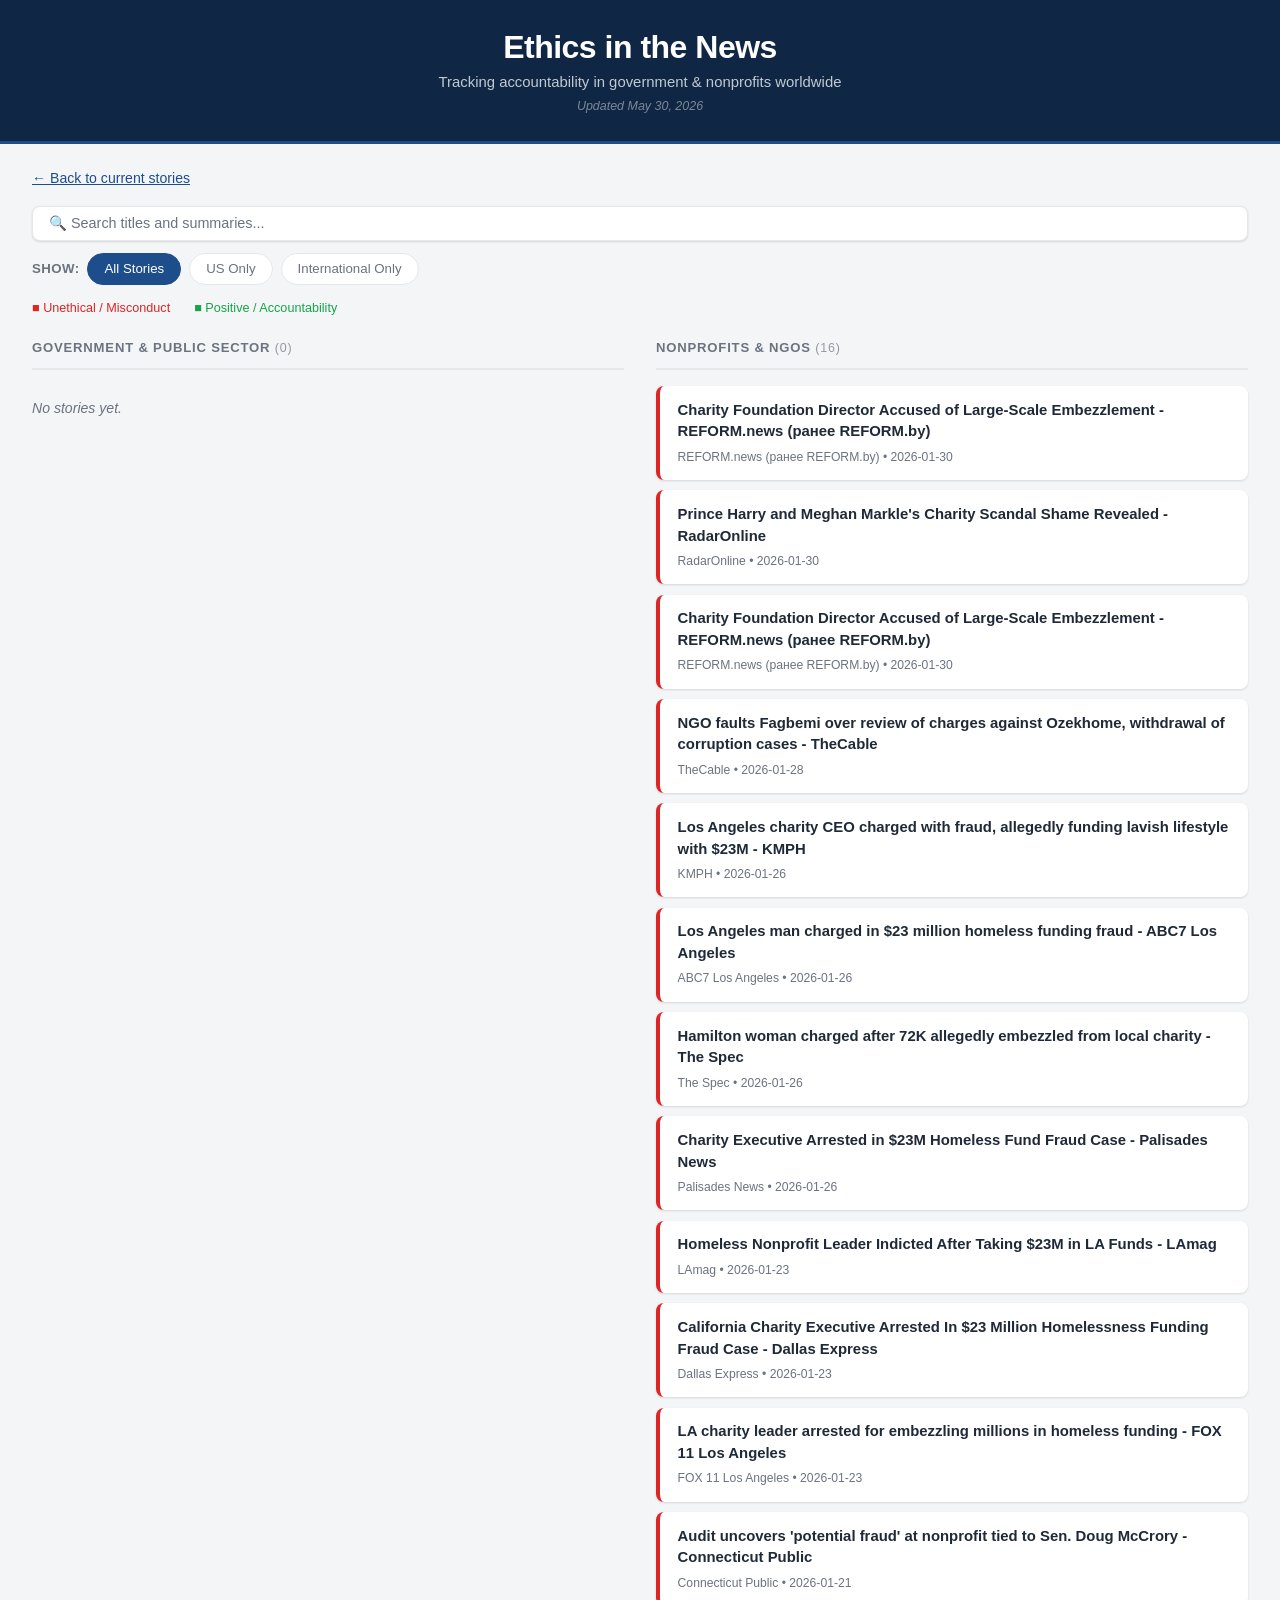
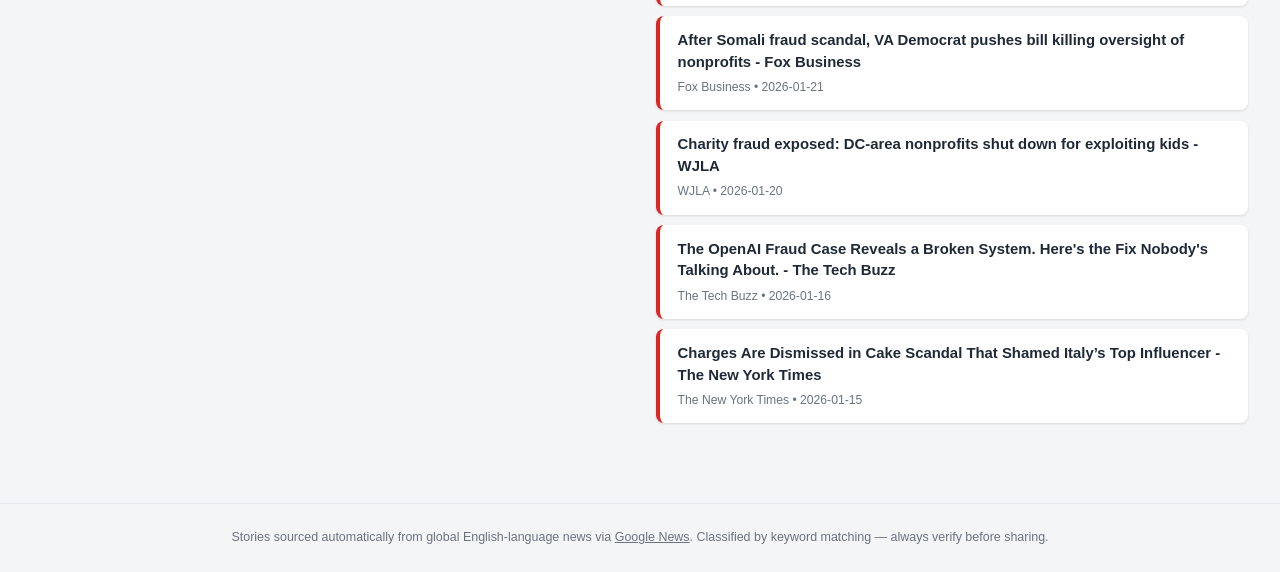
==== archive/2026-01.html @ c4f82af4 "Daily update: 2026-05-30" ====
<!DOCTYPE html>
<html lang="en">
<head>
  <meta charset="UTF-8">
  <meta name="viewport" content="width=device-width, initial-scale=1.0">
  <title>Ethics in the News — January 2026</title>
  <link rel="stylesheet" href="../assets/style.css">
</head>
<body>
  <header>
    <h1>Ethics in the News</h1>
    <p class="subtitle">Tracking accountability in government &amp; nonprofits worldwide</p>
    <p class="updated">Updated May 30, 2026</p>
  </header>

  <main>
    
    <p class="back-link"><a href="../index.html">&larr; Back to current stories</a></p>
    <div class="search-bar">
  <input type="text" id="search-input" placeholder="&#128269; Search titles and summaries..." autocomplete="off" spellcheck="false">
</div>
    <div class="filter-bar">
  <span class="filter-label">Show:</span>
  <button class="filter-btn active" data-filter="all">All Stories</button>
  <button class="filter-btn" data-filter="us">US Only</button>
  <button class="filter-btn" data-filter="intl">International Only</button>
</div>
    <div class="legend">
  <span class="legend-item negative">&#9632; Unethical / Misconduct</span>
  <span class="legend-item positive">&#9632; Positive / Accountability</span>
</div>

    <div class="columns">
      <section class="column" id="gov-column">
        <h2>Government &amp; Public Sector <span class="count">(0)</span></h2>
        <div class="tiles" id="gov-tiles">
          <p class="empty-msg">No stories yet.</p>
        </div>
      </section>

      <section class="column" id="ngo-column">
        <h2>Nonprofits &amp; NGOs <span class="count">(16)</span></h2>
        <div class="tiles" id="ngo-tiles">
          <div class="tile tile-negative" data-us="false" data-searchtext="charity foundation director accused of large-scale embezzlement - reform.news (ранее reform.by) ">
  <a href="https://news.google.com/rss/articles/[base64]?oc=5" target="_blank" rel="noopener noreferrer" class="tile-title">Charity Foundation Director Accused of Large-Scale Embezzlement - REFORM.news (ранее REFORM.by)</a>
  <div class="tile-meta">REFORM.news (ранее REFORM.by) &bull; 2026-01-30</div>
</div>
<div class="tile tile-negative" data-us="false" data-searchtext="prince harry and meghan markle&#x27;s charity scandal shame revealed - radaronline ">
  <a href="https://news.google.com/rss/articles/CBMikAFBVV95cUxNVjY2OWxhOTJGRmFfWmVSSnRLYmhpUXZQd1YzRVVUMEtsc1lGWlB0ak5EZTBfSFplekZBNjhmZXM1QTRuN19BckxrRXFGVmNXTW5aeG5uWHRXV2cwTGduUlZOTVB6NGoyZTJxQXN3aDJxb3BWOVl6MW1uWTRWTUJLNFlRMk5HZkl2d1BvRmwzSmg?oc=5" target="_blank" rel="noopener noreferrer" class="tile-title">Prince Harry and Meghan Markle&#x27;s Charity Scandal Shame Revealed - RadarOnline</a>
  <div class="tile-meta">RadarOnline &bull; 2026-01-30</div>
</div>
<div class="tile tile-negative" data-us="false" data-searchtext="charity foundation director accused of large-scale embezzlement - reform.news (ранее reform.by) ">
  <a href="https://news.google.com/rss/articles/[base64]?oc=5" target="_blank" rel="noopener noreferrer" class="tile-title">Charity Foundation Director Accused of Large-Scale Embezzlement - REFORM.news (ранее REFORM.by)</a>
  <div class="tile-meta">REFORM.news (ранее REFORM.by) &bull; 2026-01-30</div>
</div>
<div class="tile tile-negative" data-us="false" data-searchtext="ngo faults fagbemi over review of charges against ozekhome, withdrawal of corruption cases - thecable ">
  <a href="https://news.google.com/rss/articles/[base64]?oc=5" target="_blank" rel="noopener noreferrer" class="tile-title">NGO faults Fagbemi over review of charges against Ozekhome, withdrawal of corruption cases - TheCable</a>
  <div class="tile-meta">TheCable &bull; 2026-01-28</div>
</div>
<div class="tile tile-negative" data-us="false" data-searchtext="los angeles charity ceo charged with fraud, allegedly funding lavish lifestyle with $23m - kmph ">
  <a href="https://news.google.com/rss/articles/[base64]?oc=5" target="_blank" rel="noopener noreferrer" class="tile-title">Los Angeles charity CEO charged with fraud, allegedly funding lavish lifestyle with $23M - KMPH</a>
  <div class="tile-meta">KMPH &bull; 2026-01-26</div>
</div>
<div class="tile tile-negative" data-us="false" data-searchtext="los angeles man charged in $23 million homeless funding fraud - abc7 los angeles ">
  <a href="https://news.google.com/rss/articles/[base64]?oc=5" target="_blank" rel="noopener noreferrer" class="tile-title">Los Angeles man charged in $23 million homeless funding fraud - ABC7 Los Angeles</a>
  <div class="tile-meta">ABC7 Los Angeles &bull; 2026-01-26</div>
</div>
<div class="tile tile-negative" data-us="false" data-searchtext="hamilton woman charged after 72k allegedly embezzled from local charity - the spec ">
  <a href="https://news.google.com/rss/articles/[base64]?oc=5" target="_blank" rel="noopener noreferrer" class="tile-title">Hamilton woman charged after 72K allegedly embezzled from local charity - The Spec</a>
  <div class="tile-meta">The Spec &bull; 2026-01-26</div>
</div>
<div class="tile tile-negative" data-us="false" data-searchtext="charity executive arrested in $23m homeless fund fraud case - palisades news ">
  <a href="https://news.google.com/rss/articles/CBMijgFBVV95cUxPSzJTS3RkSjdUdEdLN19PSDlwWkNEVUNpS1FNb25sLXAtZ0NTVU9ySF9FY1paaXVQb04yamRNLXRxTmVRN2k2bFZrWnhmUHZtcldOV2FuazE5VXJRNzN3Y0FEY0k4eTRtbi1GVzRpdGowYktzY3c2ZmVWUEZobHVfWFlMMjRVVHhVUXE2ZGNn?oc=5" target="_blank" rel="noopener noreferrer" class="tile-title">Charity Executive Arrested in $23M Homeless Fund Fraud Case - Palisades News</a>
  <div class="tile-meta">Palisades News &bull; 2026-01-26</div>
</div>
<div class="tile tile-negative" data-us="false" data-searchtext="homeless nonprofit leader indicted after taking $23m in la funds - lamag ">
  <a href="https://news.google.com/rss/articles/[base64]?oc=5" target="_blank" rel="noopener noreferrer" class="tile-title">Homeless Nonprofit Leader Indicted After Taking $23M in LA Funds - LAmag</a>
  <div class="tile-meta">LAmag &bull; 2026-01-23</div>
</div>
<div class="tile tile-negative" data-us="true" data-searchtext="california charity executive arrested in $23 million homelessness funding fraud case - dallas express ">
  <a href="https://news.google.com/rss/articles/[base64]?oc=5" target="_blank" rel="noopener noreferrer" class="tile-title">California Charity Executive Arrested In $23 Million Homelessness Funding Fraud Case - Dallas Express</a>
  <div class="tile-meta">Dallas Express &bull; 2026-01-23</div>
</div>
<div class="tile tile-negative" data-us="false" data-searchtext="la charity leader arrested for embezzling millions in homeless funding - fox 11 los angeles ">
  <a href="https://news.google.com/rss/articles/[base64]?oc=5" target="_blank" rel="noopener noreferrer" class="tile-title">LA charity leader arrested for embezzling millions in homeless funding - FOX 11 Los Angeles</a>
  <div class="tile-meta">FOX 11 Los Angeles &bull; 2026-01-23</div>
</div>
<div class="tile tile-negative" data-us="true" data-searchtext="audit uncovers &#x27;potential fraud&#x27; at nonprofit tied to sen. doug mccrory - connecticut public ">
  <a href="https://news.google.com/rss/articles/[base64]?oc=5" target="_blank" rel="noopener noreferrer" class="tile-title">Audit uncovers &#x27;potential fraud&#x27; at nonprofit tied to Sen. Doug McCrory - Connecticut Public</a>
  <div class="tile-meta">Connecticut Public &bull; 2026-01-21</div>
</div>
<div class="tile tile-negative" data-us="false" data-searchtext="after somali fraud scandal, va democrat pushes bill killing oversight of nonprofits - fox business ">
  <a href="https://news.google.com/rss/articles/[base64]?oc=5" target="_blank" rel="noopener noreferrer" class="tile-title">After Somali fraud scandal, VA Democrat pushes bill killing oversight of nonprofits - Fox Business</a>
  <div class="tile-meta">Fox Business &bull; 2026-01-21</div>
</div>
<div class="tile tile-negative" data-us="false" data-searchtext="charity fraud exposed: dc-area nonprofits shut down for exploiting kids - wjla ">
  <a href="https://news.google.com/rss/articles/[base64]?oc=5" target="_blank" rel="noopener noreferrer" class="tile-title">Charity fraud exposed: DC-area nonprofits shut down for exploiting kids - WJLA</a>
  <div class="tile-meta">WJLA &bull; 2026-01-20</div>
</div>
<div class="tile tile-negative" data-us="false" data-searchtext="the openai fraud case reveals a broken system. here&#x27;s the fix nobody&#x27;s talking about. - the tech buzz ">
  <a href="https://news.google.com/rss/articles/[base64]?oc=5" target="_blank" rel="noopener noreferrer" class="tile-title">The OpenAI Fraud Case Reveals a Broken System. Here&#x27;s the Fix Nobody&#x27;s Talking About. - The Tech Buzz</a>
  <div class="tile-meta">The Tech Buzz &bull; 2026-01-16</div>
</div>
<div class="tile tile-negative" data-us="true" data-searchtext="charges are dismissed in cake scandal that shamed italy’s top influencer - the new york times ">
  <a href="https://news.google.com/rss/articles/[base64]?oc=5" target="_blank" rel="noopener noreferrer" class="tile-title">Charges Are Dismissed in Cake Scandal That Shamed Italy’s Top Influencer - The New York Times</a>
  <div class="tile-meta">The New York Times &bull; 2026-01-15</div>
</div>
        </div>
      </section>
    </div>
  </main>

  <footer>
    <p>
      Stories sourced automatically from global English-language news via
      <a href="https://news.google.com" target="_blank" rel="noopener">Google News</a>.
      Classified by keyword matching &mdash; always verify before sharing.
    </p>
  </footer>

  <script src="../assets/script.js"></script>
</body>
</html>
---- assets/style.css ----
/* ── Variables ─────────────────────────────────────────────────────────────── */
:root {
  --bg:          #f4f5f7;
  --surface:     #ffffff;
  --text:        #1f2937;
  --text-muted:  #6b7280;
  --border:      #e5e7eb;
  --negative:    #dc2626;
  --positive:    #16a34a;
  --neutral:     #9ca3af;
  --accent:      #1e4d8c;
  --accent-dark: #163a6b;
  --header-bg:   #0f2744;
  --shadow-sm:   0 1px 3px rgba(0,0,0,0.08), 0 1px 2px rgba(0,0,0,0.05);
  --shadow-md:   0 4px 12px rgba(0,0,0,0.10);
  --radius:      8px;
}

/* ── Reset & base ──────────────────────────────────────────────────────────── */
*, *::before, *::after { box-sizing: border-box; margin: 0; padding: 0; }

body {
  font-family: -apple-system, BlinkMacSystemFont, "Segoe UI", Roboto,
               "Helvetica Neue", Arial, sans-serif;
  background: var(--bg);
  color: var(--text);
  line-height: 1.55;
  font-size: 15px;
}

a { color: var(--accent); }

/* ── Header ────────────────────────────────────────────────────────────────── */
header {
  background: var(--header-bg);
  color: #fff;
  padding: 1.75rem 2rem 1.5rem;
  text-align: center;
  border-bottom: 3px solid var(--accent);
}

header h1 {
  font-size: 2rem;
  font-weight: 800;
  letter-spacing: -0.5px;
  line-height: 1.2;
}

.subtitle {
  color: rgba(255,255,255,0.75);
  margin-top: 0.3rem;
  font-size: 0.93rem;
}

.updated {
  color: rgba(255,255,255,0.45);
  font-size: 0.78rem;
  margin-top: 0.2rem;
  font-style: italic;
}

/* ── Main layout ───────────────────────────────────────────────────────────── */
main {
  max-width: 1400px;
  margin: 0 auto;
  padding: 1.5rem 2rem 3rem;
}

/* ── Archive nav ───────────────────────────────────────────────────────────── */
.archive-nav {
  background: var(--surface);
  border: 1px solid var(--border);
  border-radius: var(--radius);
  padding: 0.65rem 1rem;
  margin-bottom: 1rem;
  font-size: 0.84rem;
  color: var(--text-muted);
  box-shadow: var(--shadow-sm);
}

.archive-nav a {
  color: var(--accent);
  text-decoration: none;
  font-weight: 500;
}

.archive-nav a:hover { text-decoration: underline; }

.back-link {
  margin-bottom: 1rem;
  font-size: 0.88rem;
}

/* ── Search bar ────────────────────────────────────────────────────────────── */
.search-bar {
  margin-bottom: 0.75rem;
}

.search-bar input {
  width: 100%;
  padding: 0.55rem 1rem;
  font-size: 0.9rem;
  border: 1.5px solid var(--border);
  border-radius: var(--radius);
  background: var(--surface);
  color: var(--text);
  outline: none;
  transition: border-color 0.15s;
  box-shadow: var(--shadow-sm);
}

.search-bar input:focus {
  border-color: var(--accent);
}

.search-bar input::placeholder {
  color: var(--text-muted);
}

/* ── Filter bar ────────────────────────────────────────────────────────────── */
.filter-bar {
  display: flex;
  align-items: center;
  gap: 0.5rem;
  margin-bottom: 0.85rem;
  flex-wrap: wrap;
}

.filter-label {
  font-size: 0.83rem;
  font-weight: 600;
  color: var(--text-muted);
  text-transform: uppercase;
  letter-spacing: 0.4px;
}

.filter-btn {
  padding: 0.35rem 1rem;
  border: 1.5px solid var(--border);
  background: var(--surface);
  border-radius: 20px;
  cursor: pointer;
  font-size: 0.83rem;
  font-weight: 500;
  color: var(--text-muted);
  transition: border-color 0.15s, color 0.15s, background 0.15s;
  line-height: 1.4;
}

.filter-btn:hover {
  border-color: var(--accent);
  color: var(--accent);
}

.filter-btn.active {
  background: var(--accent);
  border-color: var(--accent);
  color: #fff;
}

/* ── Legend ────────────────────────────────────────────────────────────────── */
.legend {
  display: flex;
  gap: 1.5rem;
  margin-bottom: 1.25rem;
  font-size: 0.79rem;
}

.legend-item {
  display: flex;
  align-items: center;
  gap: 0.4rem;
  font-weight: 500;
}

.legend-item.negative { color: var(--negative); }
.legend-item.positive { color: var(--positive); }

/* ── Two-column grid ───────────────────────────────────────────────────────── */
.columns {
  display: grid;
  grid-template-columns: 1fr 1fr;
  gap: 2rem;
  align-items: start;
}

.column h2 {
  font-size: 0.82rem;
  font-weight: 700;
  text-transform: uppercase;
  letter-spacing: 0.8px;
  color: var(--text-muted);
  border-bottom: 2px solid var(--border);
  padding-bottom: 0.6rem;
  margin-bottom: 1rem;
}

.count {
  font-weight: 400;
  font-size: 0.78rem;
  opacity: 0.7;
}

/* ── Tiles ─────────────────────────────────────────────────────────────────── */
.tiles {
  display: flex;
  flex-direction: column;
  gap: 0.65rem;
}

.tile {
  background: var(--surface);
  border-radius: var(--radius);
  padding: 0.85rem 1rem 0.85rem 1.1rem;
  box-shadow: var(--shadow-sm);
  border-left: 4px solid var(--neutral);
  transition: transform 0.12s ease, box-shadow 0.12s ease;
}

.tile:hover {
  transform: translateY(-2px);
  box-shadow: var(--shadow-md);
}

.tile.tile-negative { border-left-color: var(--negative); }
.tile.tile-positive { border-left-color: var(--positive); }
.tile.tile-neutral  { border-left-color: var(--neutral);  }

.tile-title {
  display: block;
  font-size: 0.93rem;
  font-weight: 600;
  color: var(--text);
  text-decoration: none;
  line-height: 1.45;
  margin-bottom: 0.3rem;
}

.tile-title:hover { color: var(--accent); text-decoration: underline; }

.tile-summary {
  font-size: 0.82rem;
  color: var(--text-muted);
  line-height: 1.45;
  margin-bottom: 0.3rem;
  font-style: italic;
}

.tile-meta {
  font-size: 0.76rem;
  color: var(--text-muted);
}

.tile.hidden { display: none; }

.empty-msg {
  color: var(--text-muted);
  font-style: italic;
  padding: 0.75rem 0;
  font-size: 0.88rem;
}

/* ── Footer ────────────────────────────────────────────────────────────────── */
footer {
  text-align: center;
  padding: 1.5rem 2rem;
  color: var(--text-muted);
  font-size: 0.78rem;
  border-top: 1px solid var(--border);
  margin-top: 2rem;
}

footer a { color: var(--text-muted); }
footer a:hover { color: var(--accent); }

/* ── Responsive ────────────────────────────────────────────────────────────── */
@media (max-width: 800px) {
  .columns {
    grid-template-columns: 1fr;
    gap: 1.5rem;
  }

  header h1 { font-size: 1.6rem; }

  main {
    padding: 1rem 1rem 2rem;
  }
}
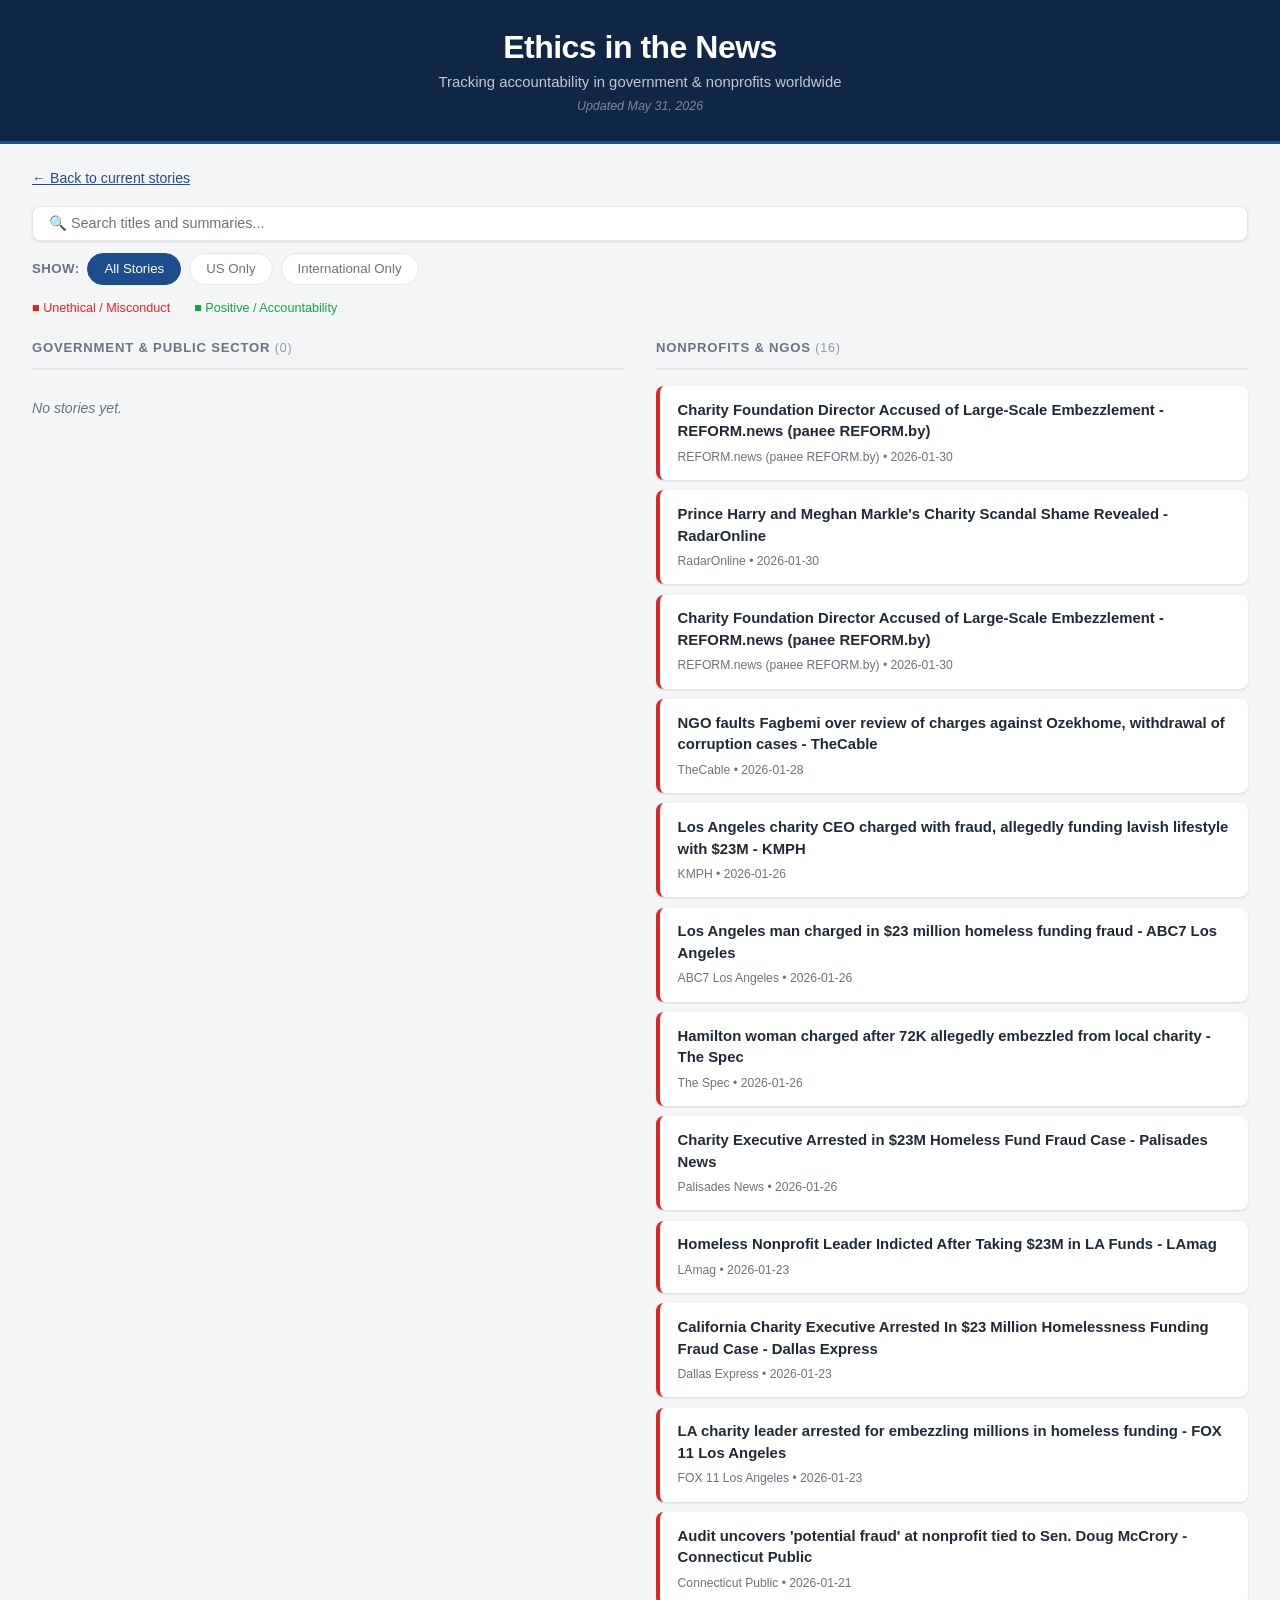
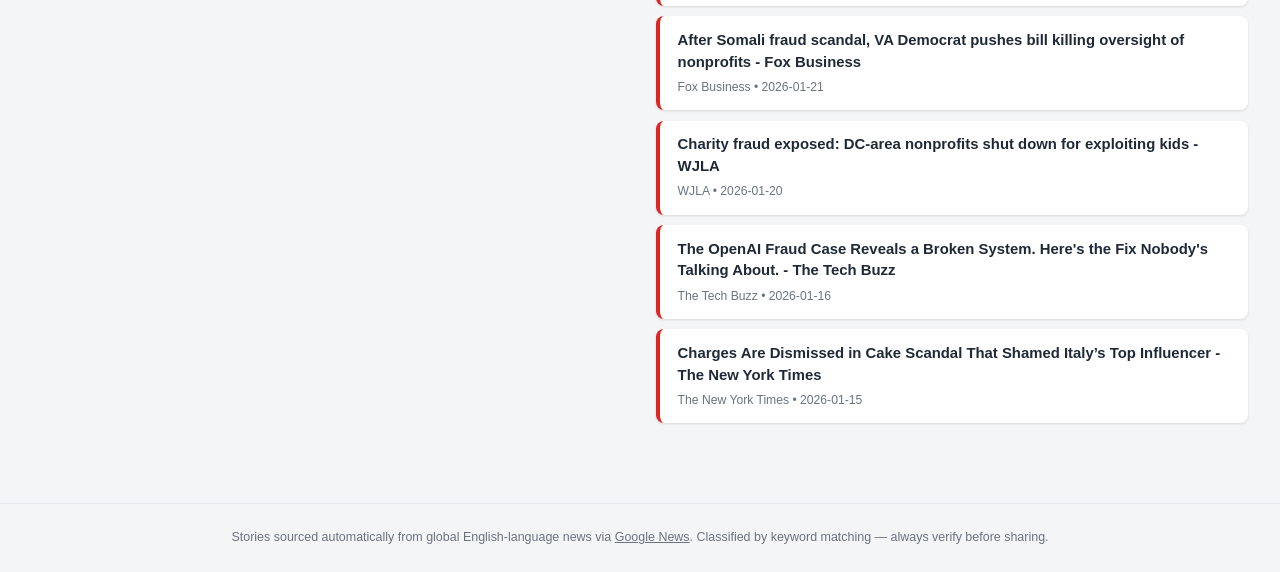
==== commit d73d3c51: "Daily update: 2026-05-31" ====
--- a/archive/2026-01.html
+++ b/archive/2026-01.html
@@ -10,7 +10,7 @@
   <header>
     <h1>Ethics in the News</h1>
     <p class="subtitle">Tracking accountability in government &amp; nonprofits worldwide</p>
-    <p class="updated">Updated May 30, 2026</p>
+    <p class="updated">Updated May 31, 2026</p>
   </header>
 
   <main>
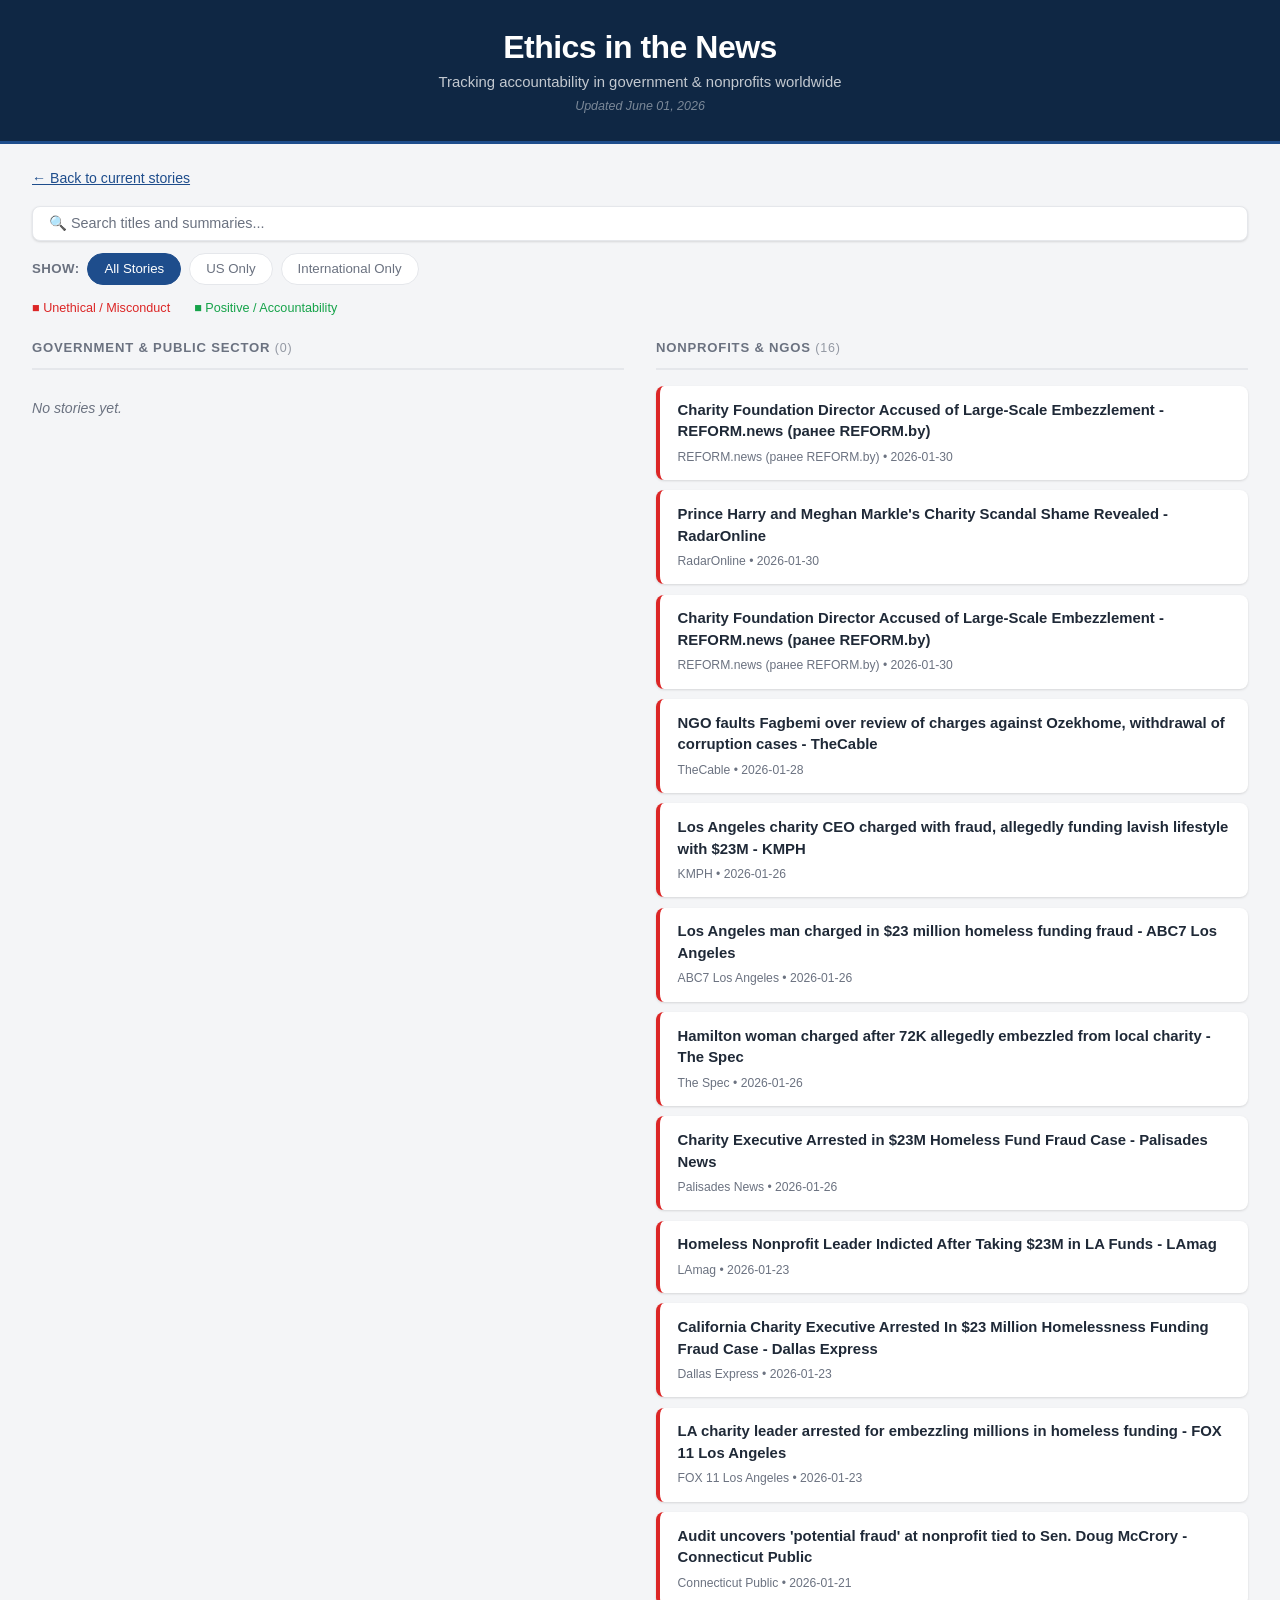
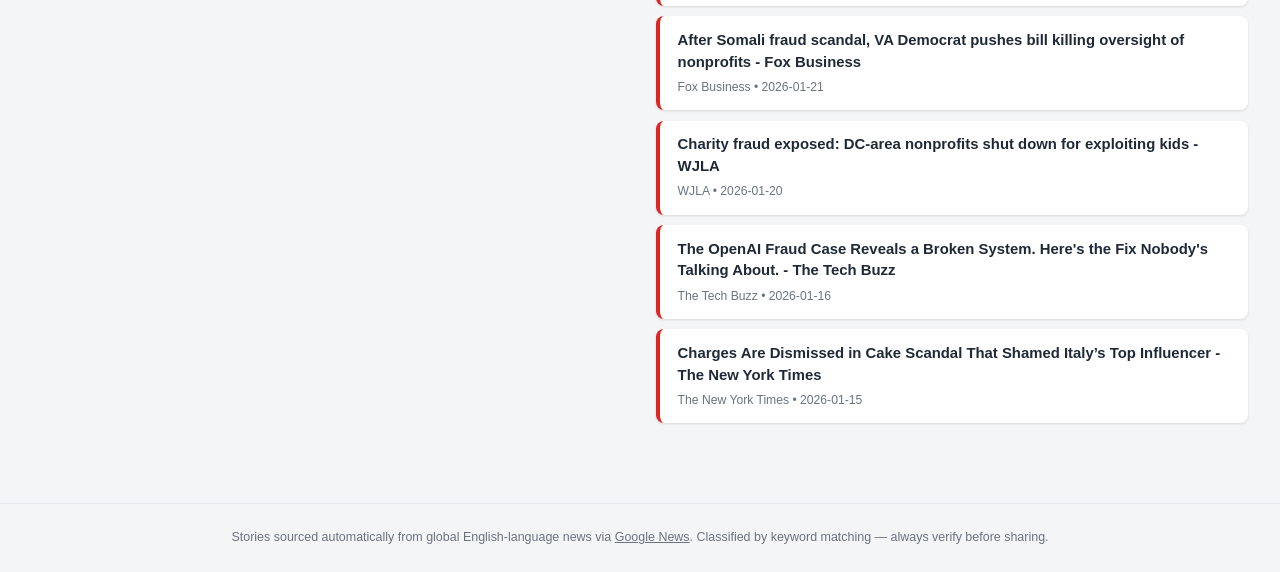
==== commit 5e672572: "Daily update: 2026-06-01" ====
--- a/archive/2026-01.html
+++ b/archive/2026-01.html
@@ -10,7 +10,7 @@
   <header>
     <h1>Ethics in the News</h1>
     <p class="subtitle">Tracking accountability in government &amp; nonprofits worldwide</p>
-    <p class="updated">Updated May 31, 2026</p>
+    <p class="updated">Updated June 01, 2026</p>
   </header>
 
   <main>
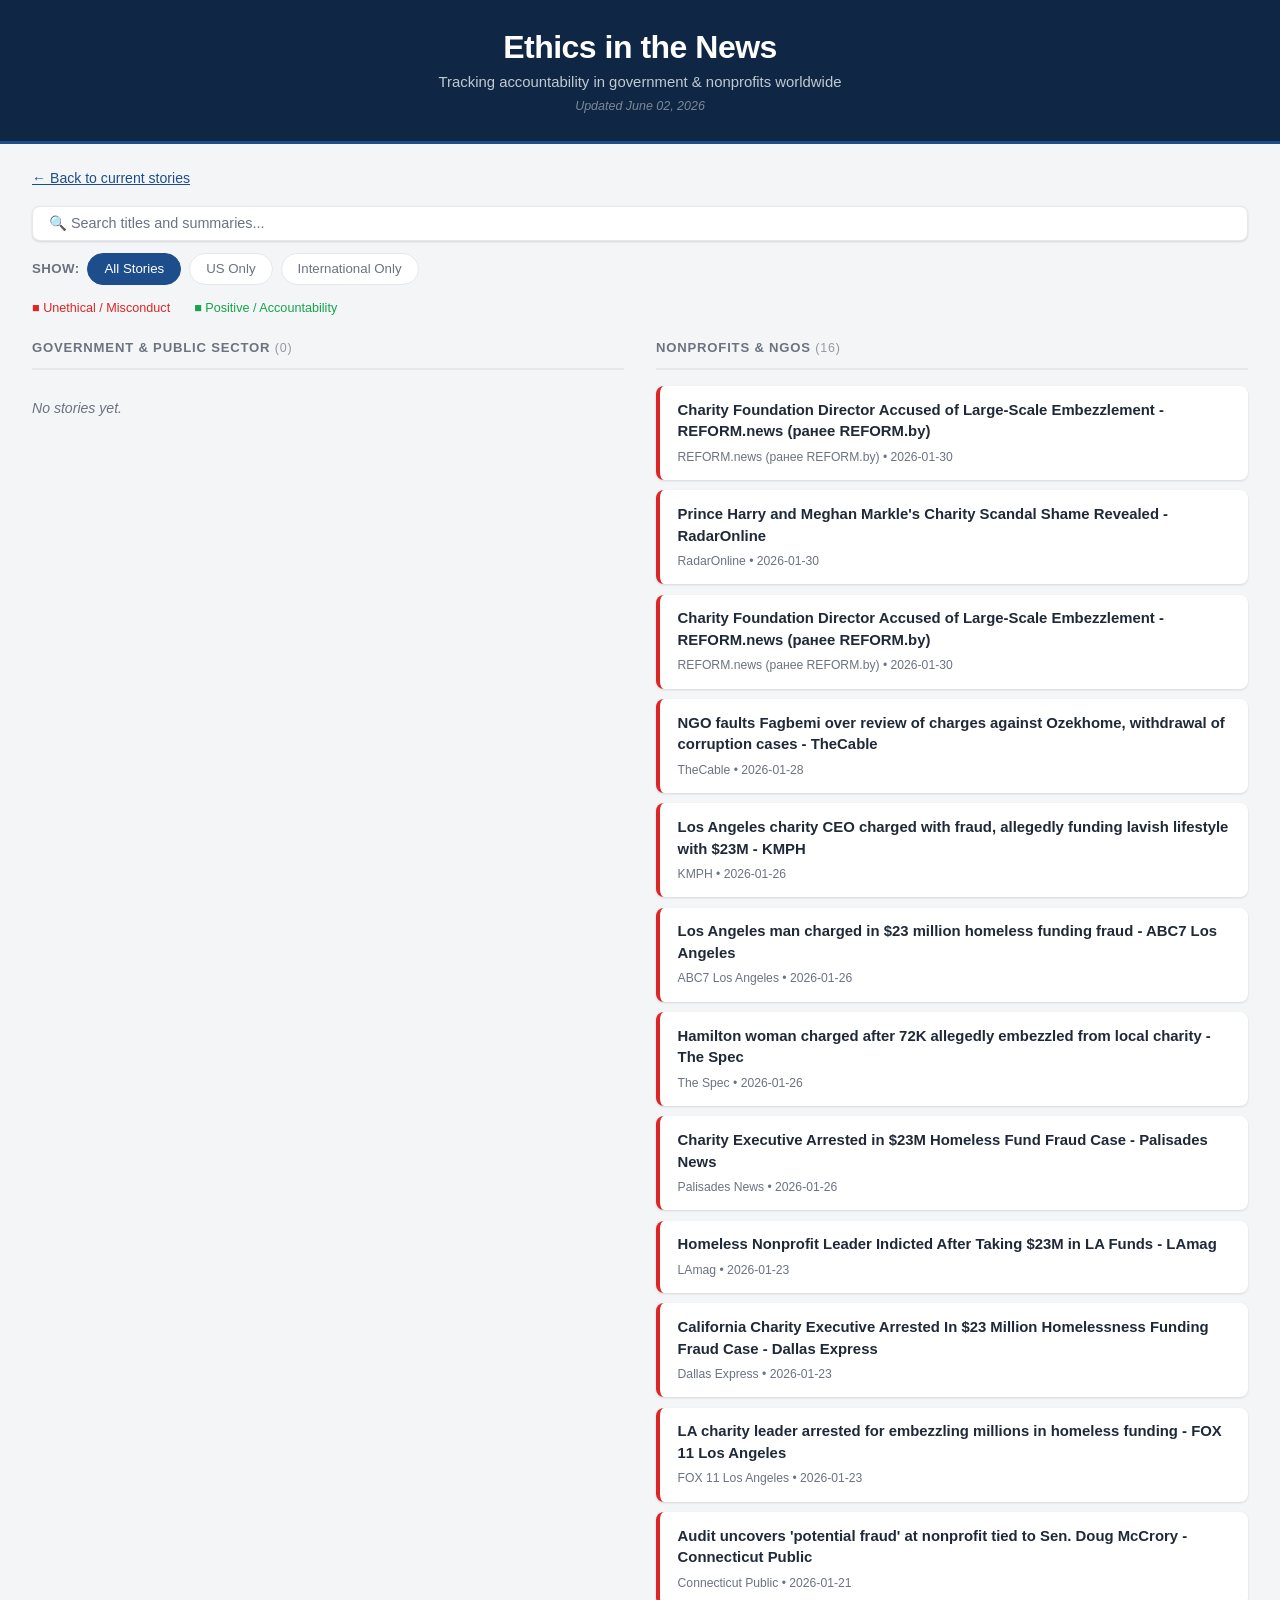
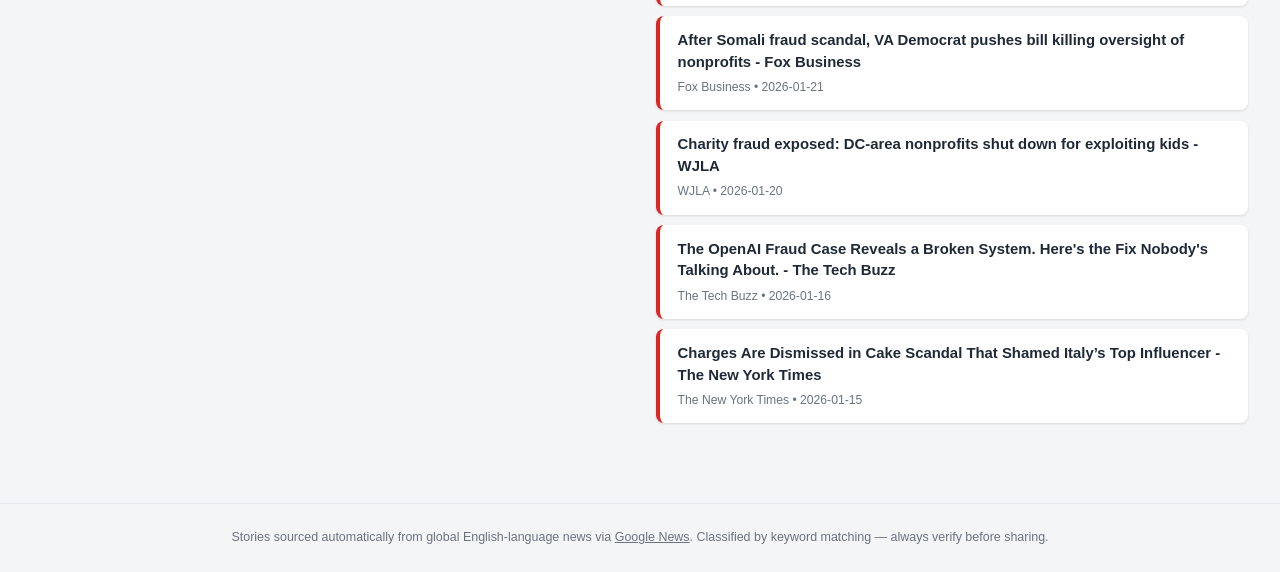
==== commit d0117de1: "Daily update: 2026-06-02" ====
--- a/archive/2026-01.html
+++ b/archive/2026-01.html
@@ -10,7 +10,7 @@
   <header>
     <h1>Ethics in the News</h1>
     <p class="subtitle">Tracking accountability in government &amp; nonprofits worldwide</p>
-    <p class="updated">Updated June 01, 2026</p>
+    <p class="updated">Updated June 02, 2026</p>
   </header>
 
   <main>
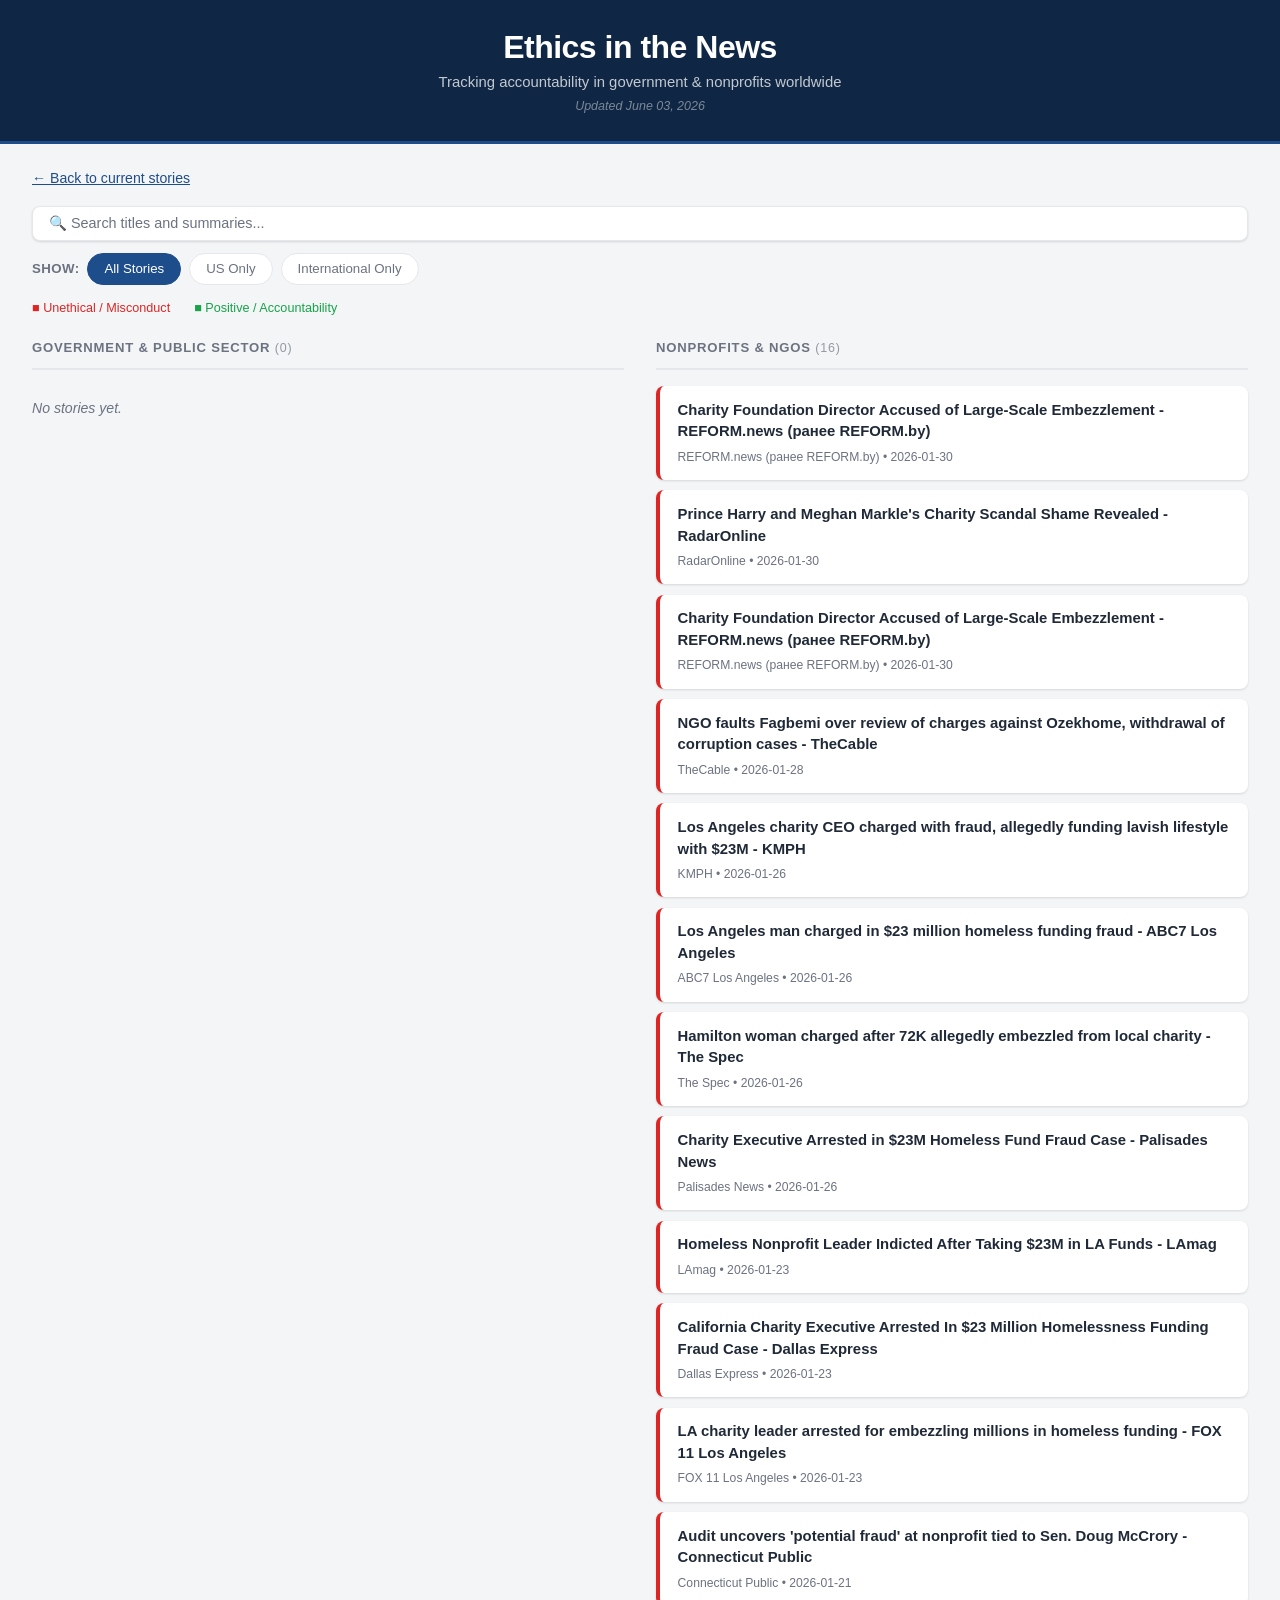
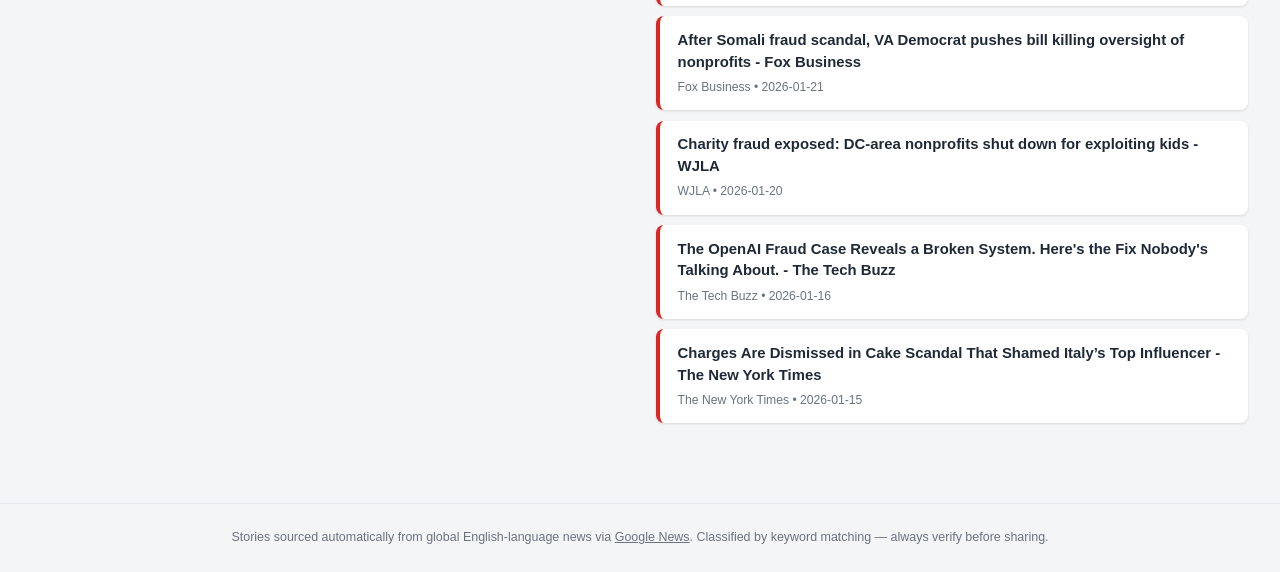
==== commit 09fa80bf: "Daily update: 2026-06-03" ====
--- a/archive/2026-01.html
+++ b/archive/2026-01.html
@@ -10,7 +10,7 @@
   <header>
     <h1>Ethics in the News</h1>
     <p class="subtitle">Tracking accountability in government &amp; nonprofits worldwide</p>
-    <p class="updated">Updated June 02, 2026</p>
+    <p class="updated">Updated June 03, 2026</p>
   </header>
 
   <main>
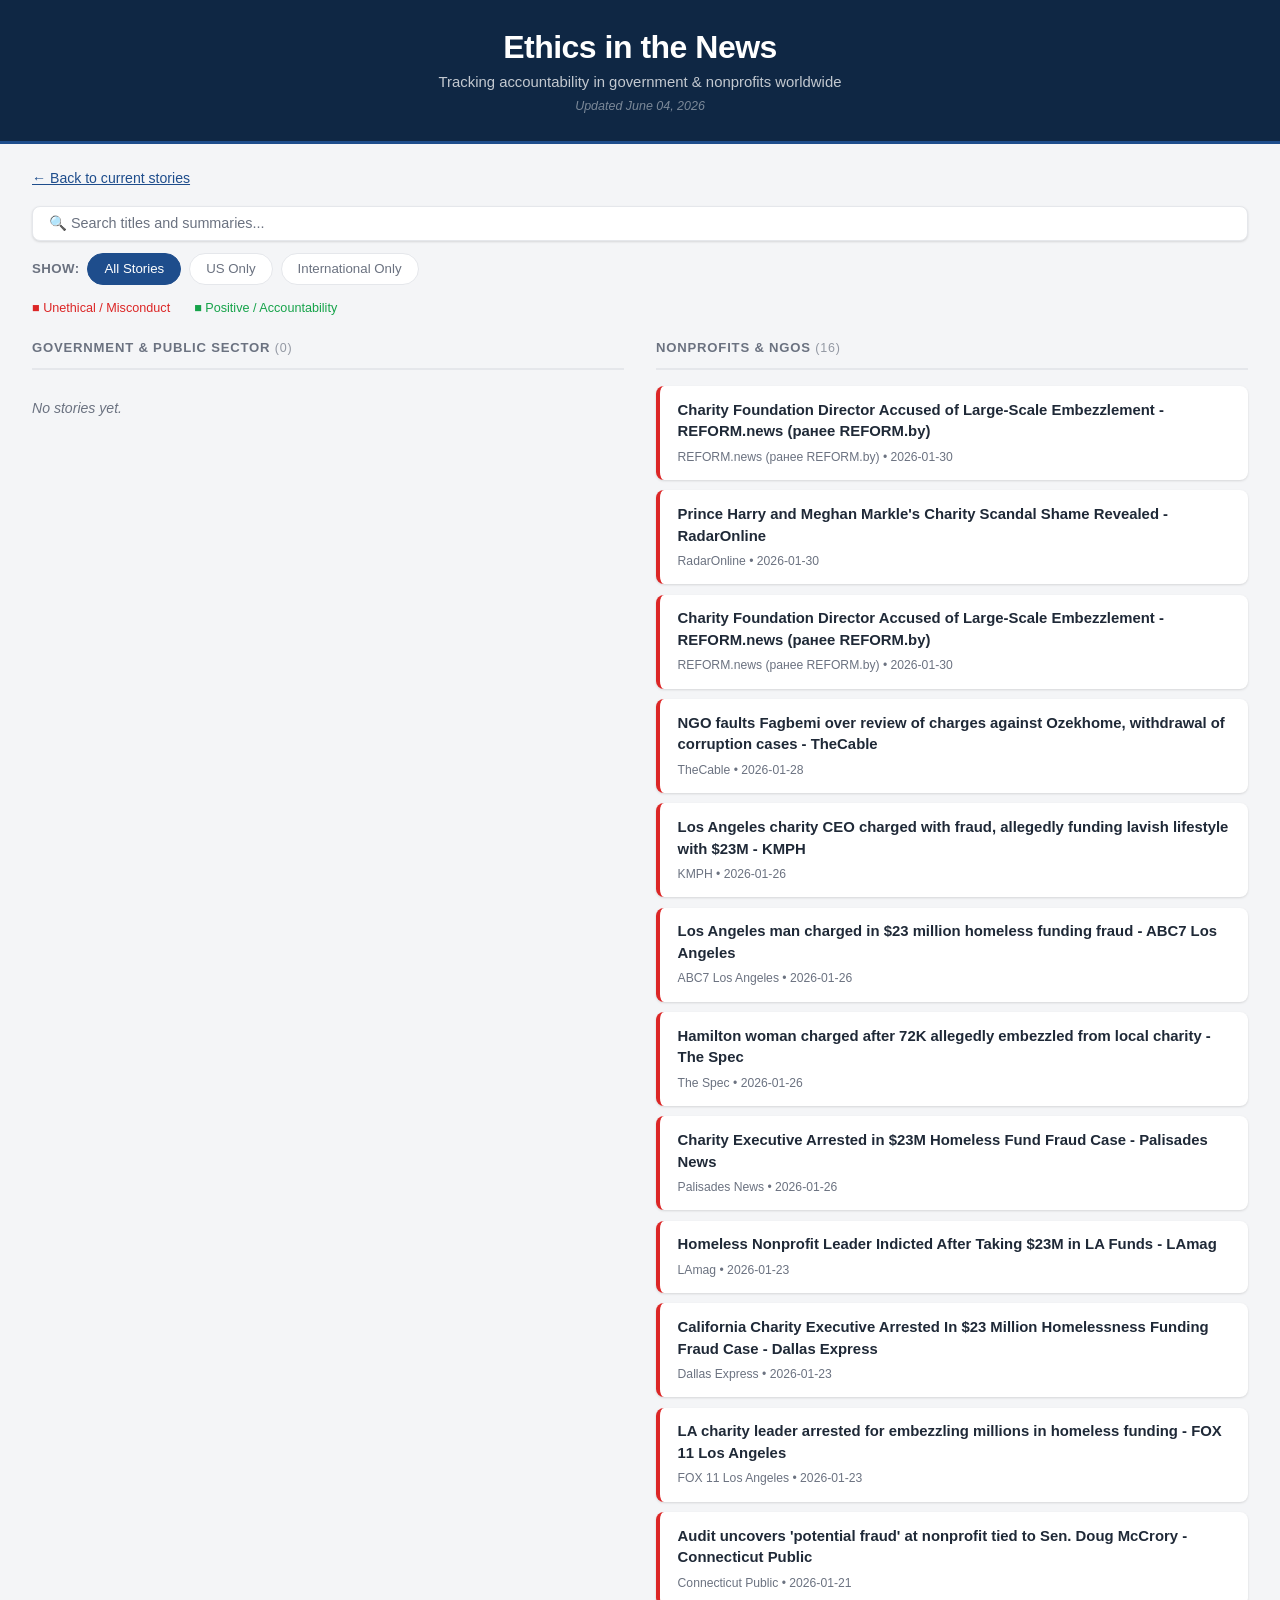
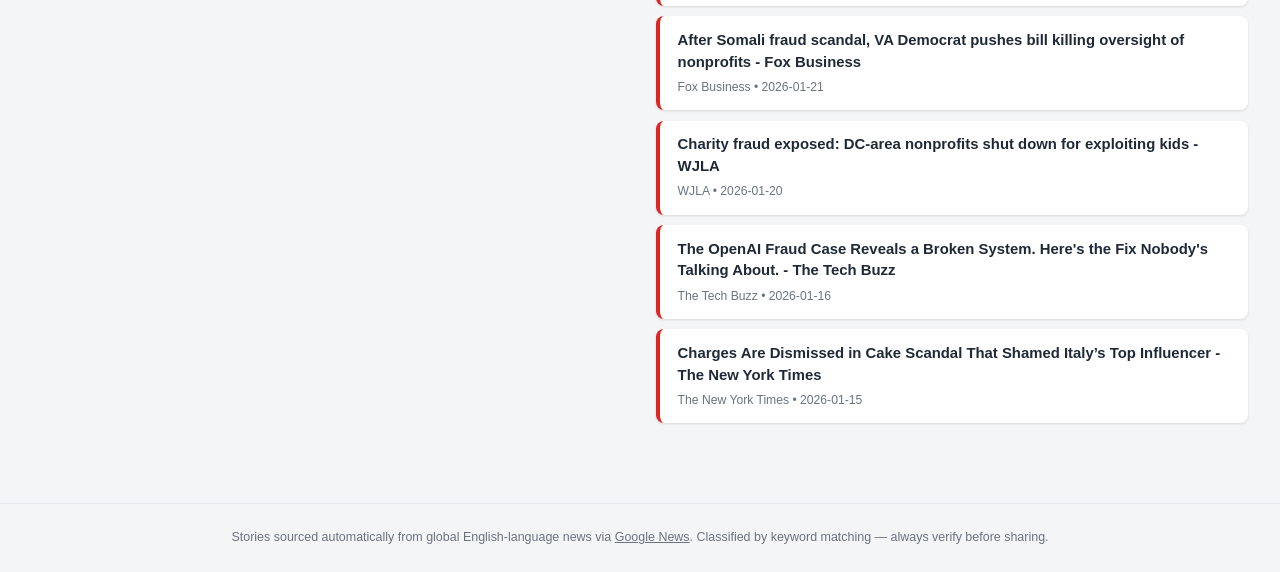
==== commit d44b29ae: "Daily update: 2026-06-04" ====
--- a/archive/2026-01.html
+++ b/archive/2026-01.html
@@ -10,7 +10,7 @@
   <header>
     <h1>Ethics in the News</h1>
     <p class="subtitle">Tracking accountability in government &amp; nonprofits worldwide</p>
-    <p class="updated">Updated June 03, 2026</p>
+    <p class="updated">Updated June 04, 2026</p>
   </header>
 
   <main>
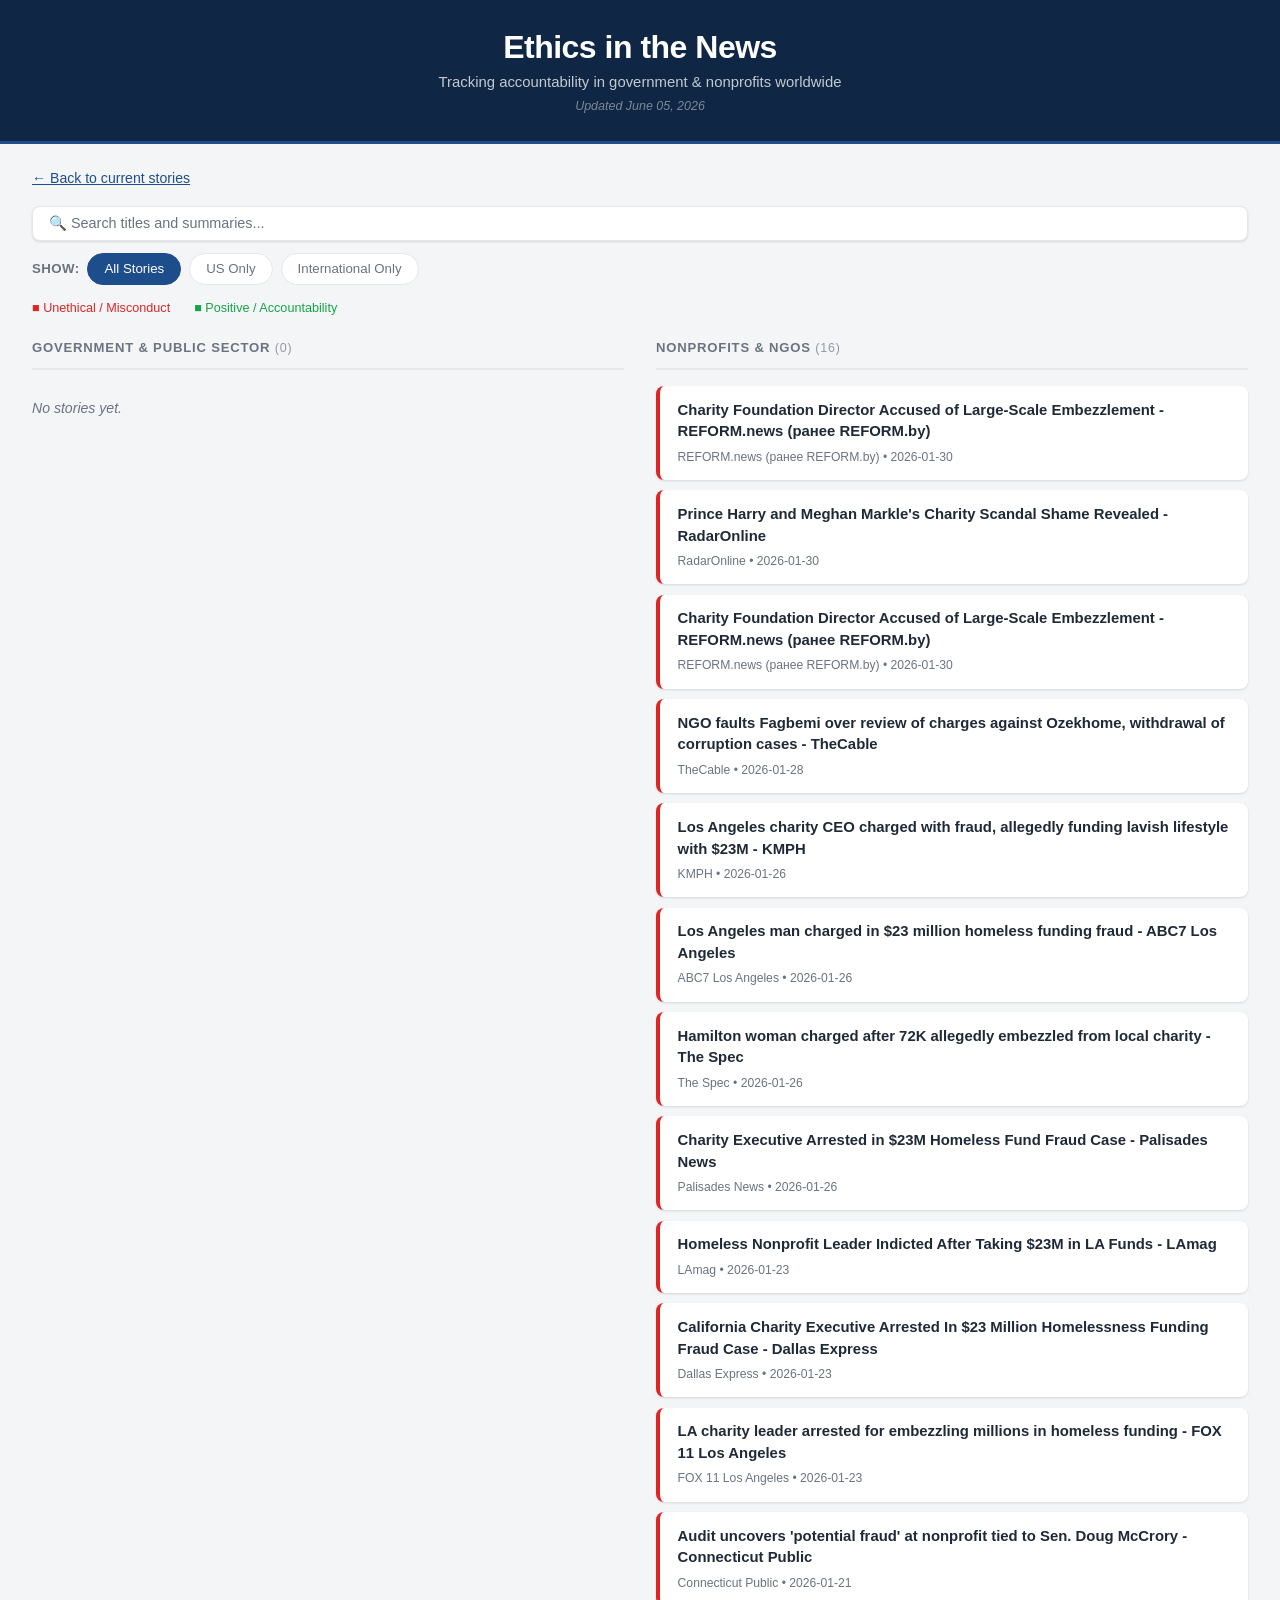
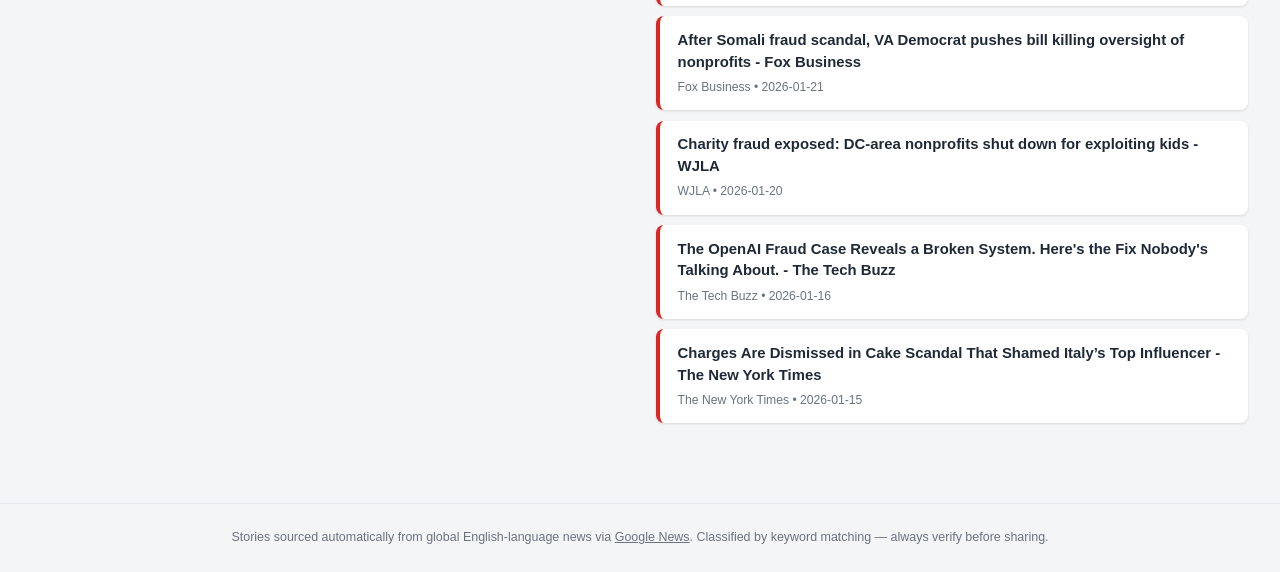
==== commit 9390a7ba: "Daily update: 2026-06-05" ====
--- a/archive/2026-01.html
+++ b/archive/2026-01.html
@@ -10,7 +10,7 @@
   <header>
     <h1>Ethics in the News</h1>
     <p class="subtitle">Tracking accountability in government &amp; nonprofits worldwide</p>
-    <p class="updated">Updated June 04, 2026</p>
+    <p class="updated">Updated June 05, 2026</p>
   </header>
 
   <main>
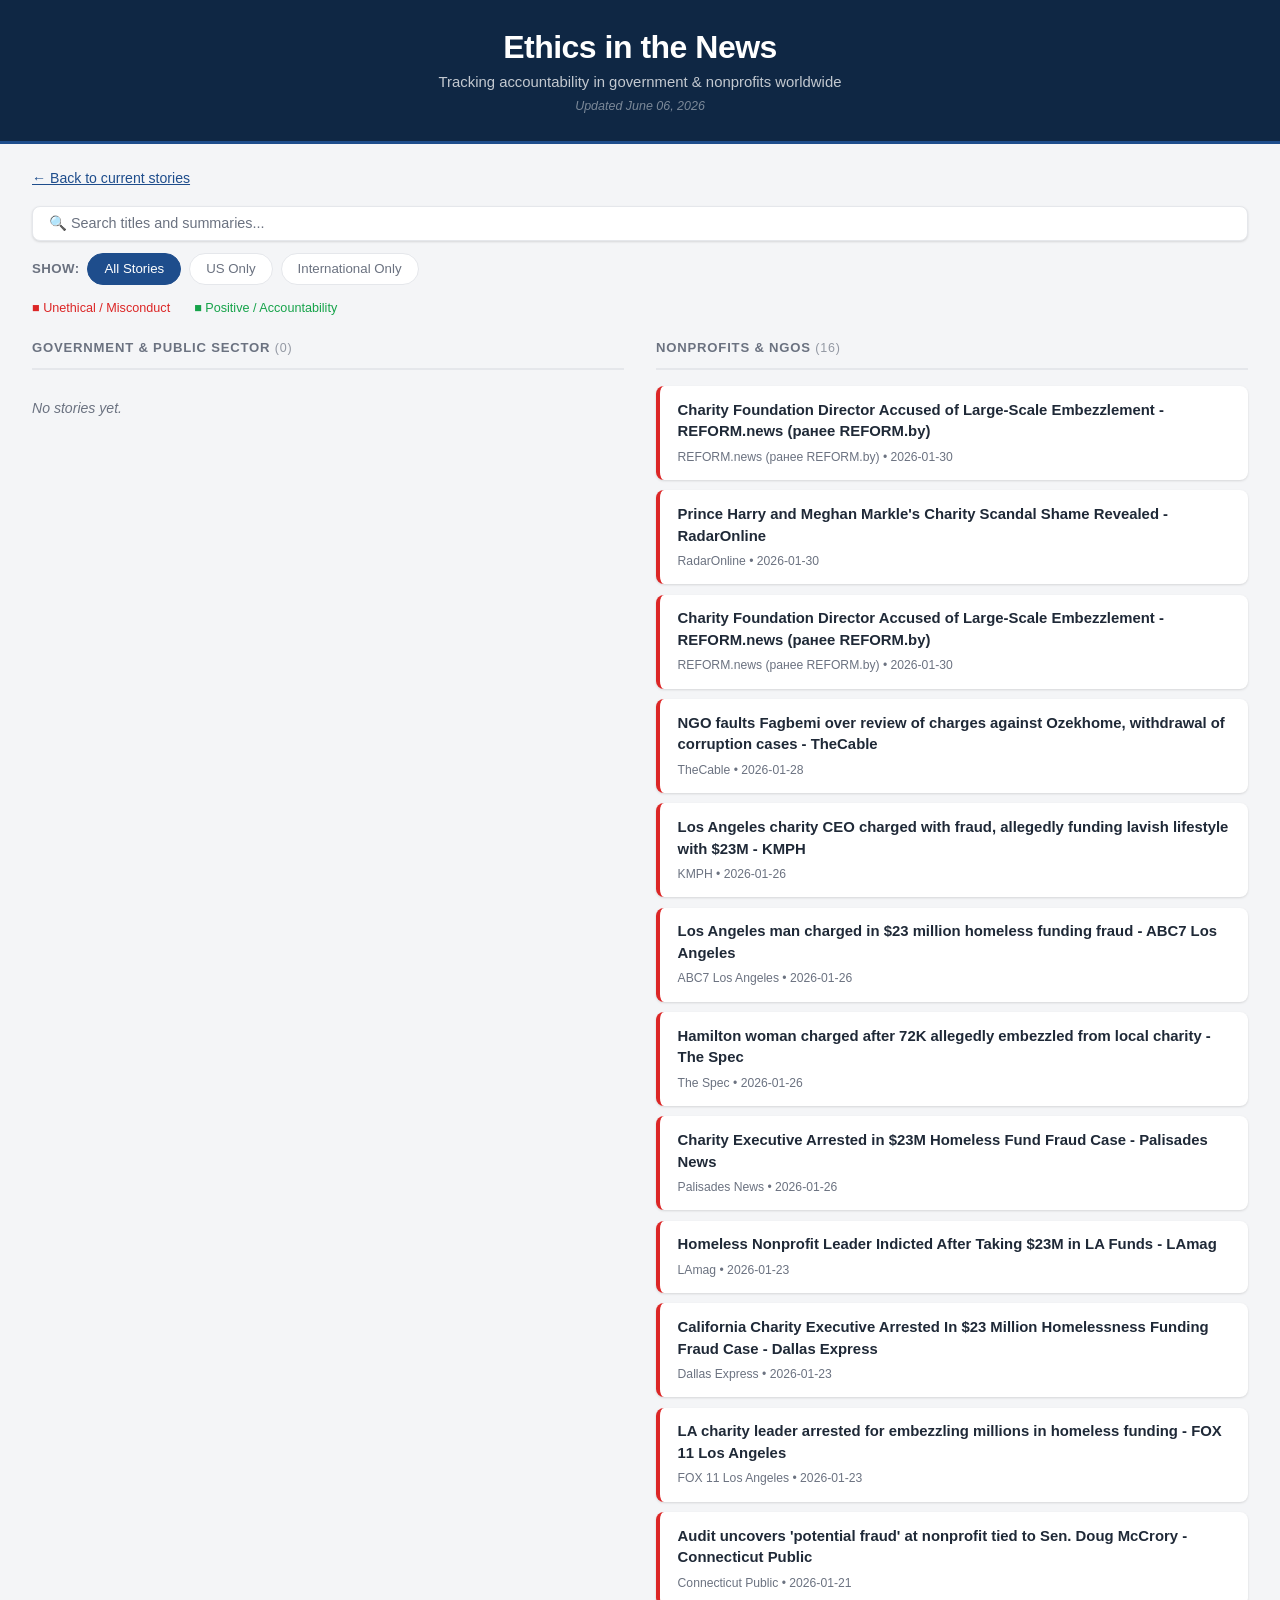
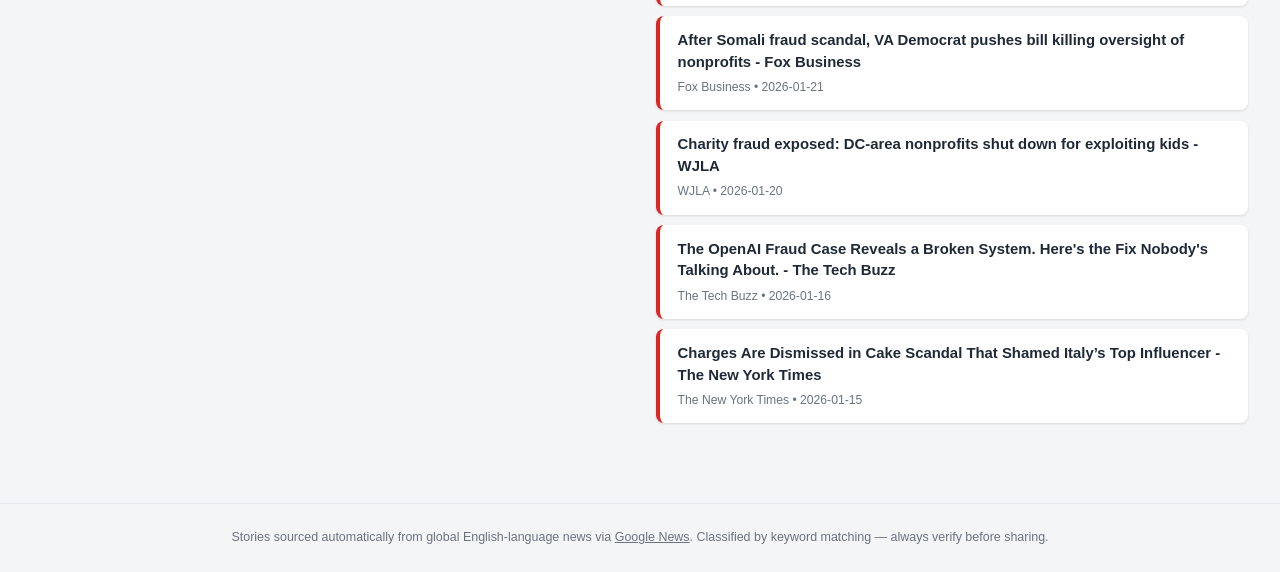
==== commit 413e45c1: "Daily update: 2026-06-06" ====
--- a/archive/2026-01.html
+++ b/archive/2026-01.html
@@ -10,7 +10,7 @@
   <header>
     <h1>Ethics in the News</h1>
     <p class="subtitle">Tracking accountability in government &amp; nonprofits worldwide</p>
-    <p class="updated">Updated June 05, 2026</p>
+    <p class="updated">Updated June 06, 2026</p>
   </header>
 
   <main>
